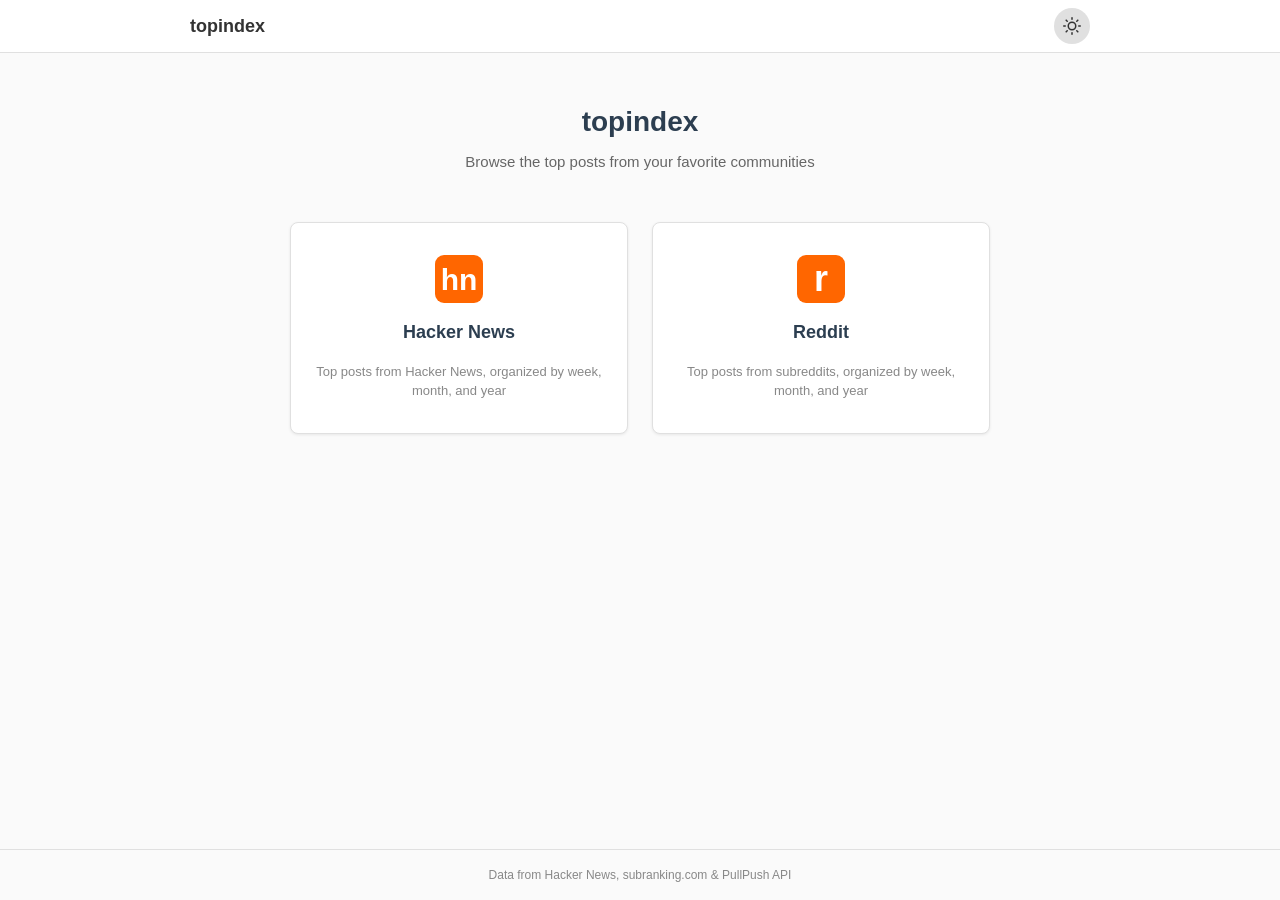
==== index.html @ bc7dd617 "Update hackernews favicon and card icon to "hn" text Source hackernews favicon changed from triangle" ====
<!DOCTYPE html>
<html lang="en">
<head>
<meta charset="UTF-8">
<script>!function(){var e=localStorage.getItem('ti_theme');e||(e=matchMedia('(prefers-color-scheme:dark)').matches?'dark':'light');document.documentElement.setAttribute('data-theme',e)}()</script>
<meta name="viewport" content="width=device-width, initial-scale=1.0">
<link rel="icon" type="image/svg+xml" href="favicon.svg">
<title>topindex</title>
<style>
:root {
    --bg: #fafafa;
    --bg-card: #ffffff;
    --bg-card-hover: #fff8f0;
    --bg-header: #ffffff;
    --text: #333;
    --text-heading: #2c3e50;
    --text-secondary: #666;
    --text-muted: #888;
    --accent: #ff6600;
    --accent-hover: #e85d00;
    --border: #e0e0e0;
    --border-header: #e0e0e0;
    --bg-btn: #e0e0e0;
    --bg-btn-hover: #d0d0d0;
    --shadow: rgba(0,0,0,0.08);
    --shadow-hover: rgba(0,0,0,0.14);
}
[data-theme="dark"] {
    --bg: #1a1a1b;
    --bg-card: #272729;
    --bg-card-hover: #2d2520;
    --bg-header: #272729;
    --text: #d7dadc;
    --text-heading: #f0f0f0;
    --text-secondary: #aaa;
    --text-muted: #818384;
    --accent: #ff7a1a;
    --accent-hover: #ff8833;
    --border: #3a3a3c;
    --border-header: #3a3a3c;
    --bg-btn: #3a3a3a;
    --bg-btn-hover: #4a4a4a;
    --shadow: rgba(0,0,0,0.2);
    --shadow-hover: rgba(0,0,0,0.3);
}

* { margin: 0; padding: 0; box-sizing: border-box; }

body {
    font-family: -apple-system, BlinkMacSystemFont, "Segoe UI", Roboto, Helvetica, Arial, sans-serif;
    color: var(--text);
    background: var(--bg);
    line-height: 1.5;
    min-height: 100vh;
    display: flex;
    flex-direction: column;
}

.site-header {
    background: var(--bg-header);
    border-bottom: 1px solid var(--border-header);
    padding: 8px 16px;
}
.site-header-inner {
    max-width: 900px;
    margin: 0 auto;
    display: flex;
    align-items: center;
    justify-content: space-between;
}
.site-header h1 {
    margin: 0;
    font-size: 18px;
    font-weight: 700;
}
.site-header h1 a {
    color: var(--text);
    text-decoration: none;
}
.site-header h1 a:hover {
    color: var(--accent);
}
.theme-toggle {
    background: var(--bg-btn);
    border: none;
    border-radius: 50%;
    width: 36px;
    height: 36px;
    cursor: pointer;
    font-size: 18px;
    display: flex;
    align-items: center;
    justify-content: center;
    transition: all 0.15s ease;
    color: var(--text);
}
.theme-toggle:hover {
    background: var(--bg-btn-hover);
    transform: scale(1.1);
}
.icon-sun, .icon-moon { width: 18px; height: 18px; }
[data-theme="light"] .icon-moon,
[data-theme="dark"] .icon-sun { display: none; }
[data-theme="light"] .icon-sun,
[data-theme="dark"] .icon-moon { display: block; }

main {
    flex: 1;
    max-width: 900px;
    width: 100%;
    margin: 0 auto;
    padding: 48px 16px;
}

.hero {
    text-align: center;
    margin-bottom: 48px;
}
.hero h2 {
    font-size: 28px;
    font-weight: 700;
    color: var(--text-heading);
    margin-bottom: 8px;
}
.hero p {
    font-size: 15px;
    color: var(--text-secondary);
}

.sites {
    display: grid;
    grid-template-columns: 1fr 1fr;
    gap: 24px;
    max-width: 700px;
    margin: 0 auto;
}

.site-card {
    background: var(--bg-card);
    border: 1px solid var(--border);
    border-radius: 8px;
    padding: 32px 24px;
    text-decoration: none;
    color: var(--text);
    transition: all 0.15s ease;
    display: flex;
    flex-direction: column;
    align-items: center;
    gap: 16px;
    box-shadow: 0 1px 3px var(--shadow);
}
.site-card:hover {
    border-color: var(--accent);
    box-shadow: 0 4px 12px var(--shadow-hover);
    background: var(--bg-card-hover);
    transform: translateY(-2px);
}
.site-card:visited {
    color: var(--text);
}

.site-icon {
    width: 48px;
    height: 48px;
}

.site-card h3 {
    font-size: 18px;
    font-weight: 600;
    color: var(--text-heading);
    margin: 0;
}
.site-card:hover h3 {
    color: var(--accent);
}

.site-card p {
    font-size: 13px;
    color: var(--text-muted);
    text-align: center;
    margin: 0;
}

.site-footer {
    text-align: center;
    padding: 16px;
    font-size: 12px;
    color: var(--text-muted);
    border-top: 1px solid var(--border);
}
.site-footer a {
    color: var(--text-muted);
    text-decoration: none;
}
.site-footer a:hover {
    color: var(--accent);
    text-decoration: underline;
}

@media (max-width: 600px) {
    .sites {
        grid-template-columns: 1fr;
        gap: 16px;
    }
    .hero h2 {
        font-size: 22px;
    }
    main {
        padding: 32px 16px;
    }
}
</style>
</head>
<body>

<header class="site-header">
    <div class="site-header-inner">
        <h1><a href="/">topindex</a></h1>
        <button class="theme-toggle" onclick="toggleTheme()" aria-label="Toggle dark mode">
            <svg class="icon-sun" xmlns="http://www.w3.org/2000/svg" viewBox="0 0 24 24" fill="none" stroke="currentColor" stroke-width="2" stroke-linecap="round" stroke-linejoin="round"><circle cx="12" cy="12" r="5"/><line x1="12" y1="1" x2="12" y2="3"/><line x1="12" y1="21" x2="12" y2="23"/><line x1="4.22" y1="4.22" x2="5.64" y2="5.64"/><line x1="18.36" y1="18.36" x2="19.78" y2="19.78"/><line x1="1" y1="12" x2="3" y2="12"/><line x1="21" y1="12" x2="23" y2="12"/><line x1="4.22" y1="19.78" x2="5.64" y2="18.36"/><line x1="18.36" y1="5.64" x2="19.78" y2="4.22"/></svg>
            <svg class="icon-moon" xmlns="http://www.w3.org/2000/svg" viewBox="0 0 24 24" fill="none" stroke="currentColor" stroke-width="2" stroke-linecap="round" stroke-linejoin="round"><path d="M21 12.79A9 9 0 1 1 11.21 3 7 7 0 0 0 21 12.79z"/></svg>
        </button>
    </div>
</header>

<main>
    <div class="hero">
        <h2>topindex</h2>
        <p>Browse the top posts from your favorite communities</p>
    </div>

    <div class="sites">

        <a href="hackernews/" class="site-card">
            <svg class="site-icon" viewBox="0 0 32 32" xmlns="http://www.w3.org/2000/svg"><rect width="32" height="32" rx="6" fill="#ff6600"/><text x="16" y="23" text-anchor="middle" font-family="Arial,Helvetica,sans-serif" font-size="20" font-weight="700" fill="white">hn</text></svg>
            <h3>Hacker News</h3>
            <p>Top posts from Hacker News, organized by week, month, and year</p>
        </a>

        <a href="reddit/" class="site-card">
            <svg class="site-icon" viewBox="0 0 32 32" xmlns="http://www.w3.org/2000/svg"><rect width="32" height="32" rx="6" fill="#ff6600"/><text x="16" y="24" text-anchor="middle" font-family="-apple-system,BlinkMacSystemFont,sans-serif" font-size="24" font-weight="700" fill="#fff">r</text></svg>
            <h3>Reddit</h3>
            <p>Top posts from subreddits, organized by week, month, and year</p>
        </a>
    </div>
</main>

<footer class="site-footer">
    Data from <a href="https://news.ycombinator.com" target="_blank" rel="noopener">Hacker News</a>,
    <a href="https://subranking.com" target="_blank" rel="noopener">subranking.com</a> &amp;
    <a href="https://pullpush.io" target="_blank" rel="noopener">PullPush API</a>
</footer>

<script>
function toggleTheme() {
    var t = document.documentElement;
    var c = t.getAttribute('data-theme') === 'dark' ? 'light' : 'dark';
    t.setAttribute('data-theme', c);
    localStorage.setItem('ti_theme', c);
    // Sync with sub-site themes
    localStorage.setItem('theme', c);
    localStorage.setItem('hn_theme', c);
}
</script>
</body>
</html>
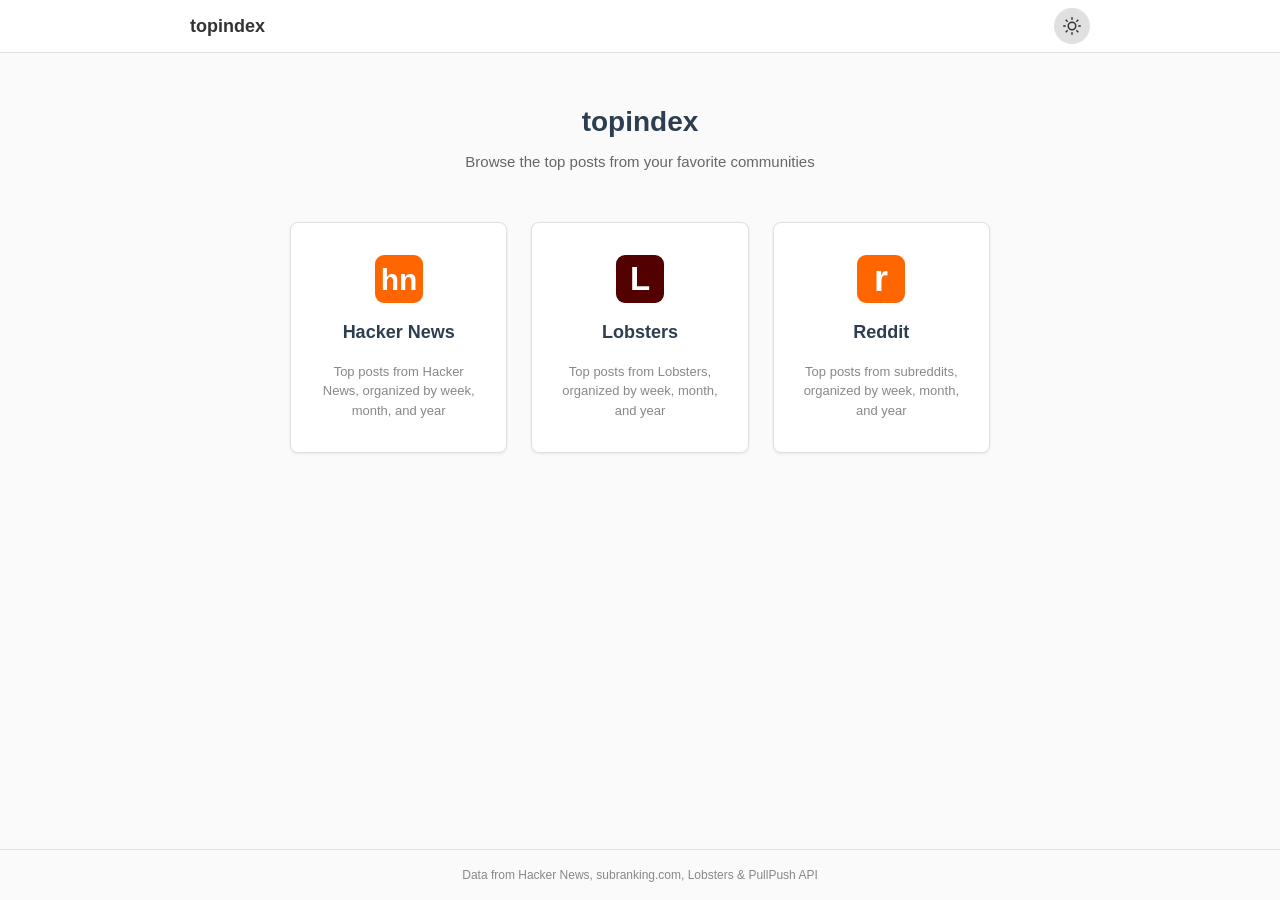
==== commit abd987c5: "Reorder index cards: hackernews, lobsters, reddit" ====
--- a/index.html
+++ b/index.html
@@ -6,6 +6,13 @@
 <meta name="viewport" content="width=device-width, initial-scale=1.0">
 <link rel="icon" type="image/svg+xml" href="favicon.svg">
 <title>topindex</title>
+<script async src="https://www.googletagmanager.com/gtag/js?id=G-R2H3DBGJZJ"></script>
+<script>
+  window.dataLayer = window.dataLayer || [];
+  function gtag(){dataLayer.push(arguments);}
+  gtag('js', new Date());
+  gtag('config', 'G-R2H3DBGJZJ');
+</script>
 <style>
 :root {
     --bg: #fafafa;
@@ -129,7 +136,7 @@
 
 .sites {
     display: grid;
-    grid-template-columns: 1fr 1fr;
+    grid-template-columns: repeat(3, 1fr);
     gap: 24px;
     max-width: 700px;
     margin: 0 auto;
@@ -237,6 +244,12 @@
             <p>Top posts from Hacker News, organized by week, month, and year</p>
         </a>
 
+        <a href="lobsters/" class="site-card">
+            <svg class="site-icon" viewBox="0 0 32 32" xmlns="http://www.w3.org/2000/svg"><rect width="32" height="32" rx="6" fill="#520000"/><text x="16" y="23" text-anchor="middle" font-family="Arial,Helvetica,sans-serif" font-size="22" font-weight="700" fill="white">L</text></svg>
+            <h3>Lobsters</h3>
+            <p>Top posts from Lobsters, organized by week, month, and year</p>
+        </a>
+
         <a href="reddit/" class="site-card">
             <svg class="site-icon" viewBox="0 0 32 32" xmlns="http://www.w3.org/2000/svg"><rect width="32" height="32" rx="6" fill="#ff6600"/><text x="16" y="24" text-anchor="middle" font-family="-apple-system,BlinkMacSystemFont,sans-serif" font-size="24" font-weight="700" fill="#fff">r</text></svg>
             <h3>Reddit</h3>
@@ -247,7 +260,8 @@
 
 <footer class="site-footer">
     Data from <a href="https://news.ycombinator.com" target="_blank" rel="noopener">Hacker News</a>,
-    <a href="https://subranking.com" target="_blank" rel="noopener">subranking.com</a> &amp;
+    <a href="https://subranking.com" target="_blank" rel="noopener">subranking.com</a>,
+    <a href="https://lobste.rs" target="_blank" rel="noopener">Lobsters</a> &amp;
     <a href="https://pullpush.io" target="_blank" rel="noopener">PullPush API</a>
 </footer>
 
@@ -260,6 +274,7 @@
     // Sync with sub-site themes
     localStorage.setItem('theme', c);
     localStorage.setItem('hn_theme', c);
+    localStorage.setItem('lob_theme', c);
 }
 </script>
 </body>
